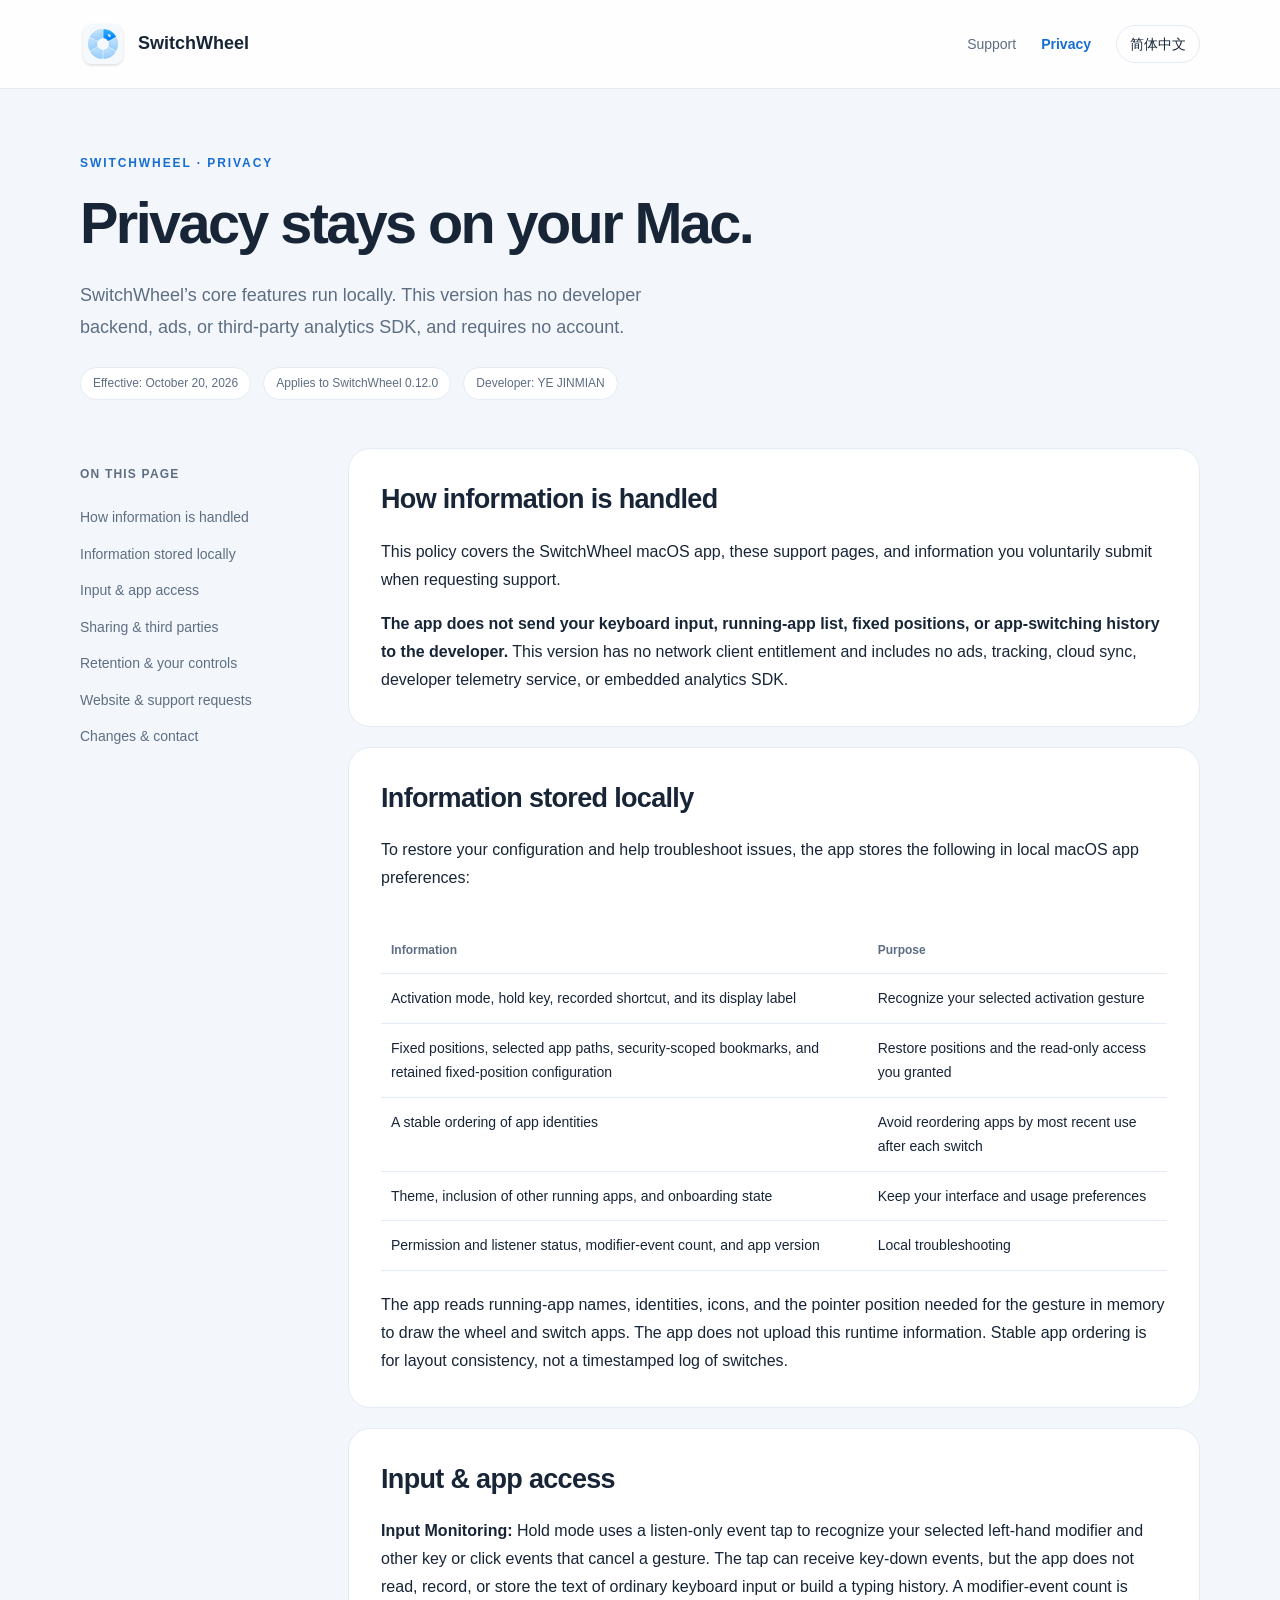
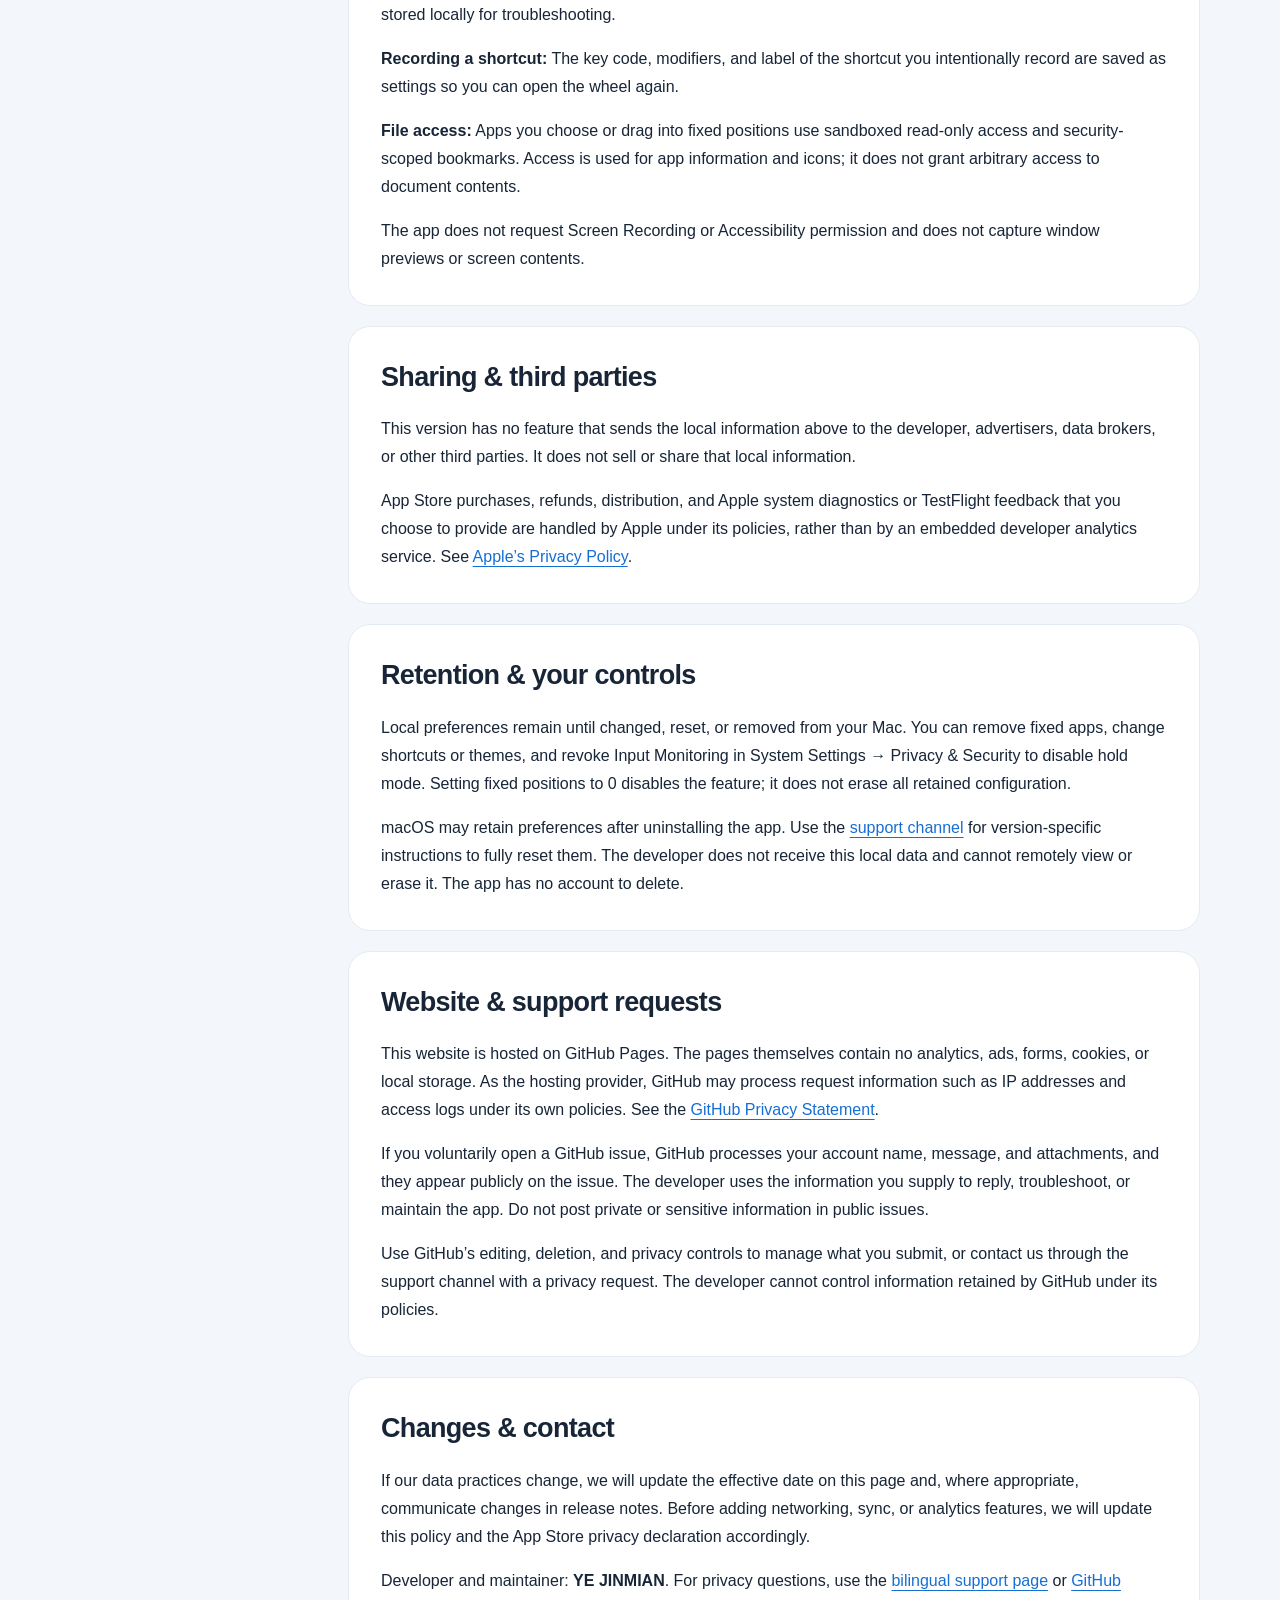
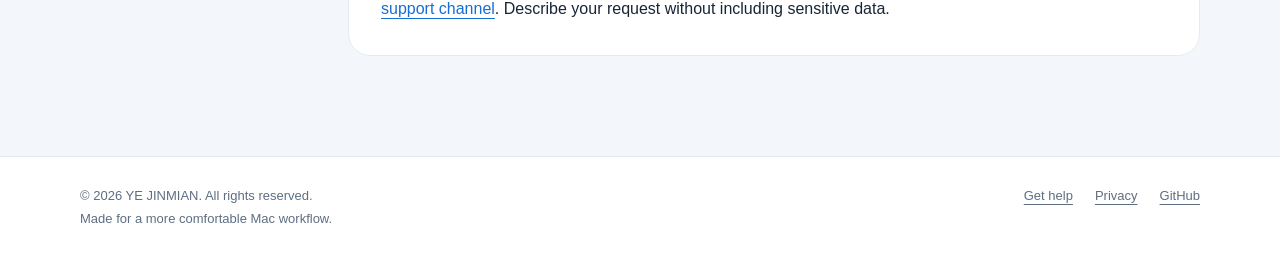
==== en/privacy.html @ c2adbd40 "Publish bilingual SwitchWheel support and privacy website" ====
<!doctype html>
<html lang="en"><head><meta charset="utf-8"><meta name="viewport" content="width=device-width, initial-scale=1"><meta name="description" content="Privacy"><meta name="theme-color" content="#f3f7fc"><title>Privacy · SwitchWheel</title><link rel="icon" href="../assets/icon.png"><link rel="stylesheet" href="../assets/style.css"><link rel="alternate" hreflang="zh-Hans" href="../zh-Hans/privacy.html"><link rel="alternate" hreflang="en" href="../en/privacy.html"></head>
<body><header><nav class="wrap" aria-label="Main navigation"><a class="brand" href="support.html"><img src="../assets/icon.png" width="46" height="46" alt=""><span>SwitchWheel</span></a><div class="links"><a href="support.html" >Support</a><a href="privacy.html" aria-current="page">Privacy</a><a class="language" href="../zh-Hans/privacy.html" lang="zh-Hans" hreflang="zh-Hans">简体中文</a></div></nav></header><main class="wrap" id="main"><div class="privacy-hero"><p class="eyebrow">SWITCHWHEEL · PRIVACY</p><h1>Privacy stays on your Mac.</h1><p class="lede">SwitchWheel’s core features run locally. This version has no developer backend, ads, or third-party analytics SDK, and requires no account.</p><div class="meta"><span class="tag">Effective: October 20, 2026</span><span class="tag">Applies to SwitchWheel 0.12.0</span><span class="tag">Developer: YE JINMIAN</span></div></div><div class="content-grid"><aside class="toc" aria-label="On this page"><strong>On this page</strong><a href="#overview">How information is handled</a><a href="#local">Information stored locally</a><a href="#input">Input & app access</a><a href="#sharing">Sharing & third parties</a><a href="#retention">Retention & your controls</a><a href="#website">Website & support requests</a><a href="#changes">Changes & contact</a></aside><article class="article"><section id="overview"><h2>How information is handled</h2><p>This policy covers the SwitchWheel macOS app, these support pages, and information you voluntarily submit when requesting support.</p><p><strong>The app does not send your keyboard input, running-app list, fixed positions, or app-switching history to the developer.</strong> This version has no network client entitlement and includes no ads, tracking, cloud sync, developer telemetry service, or embedded analytics SDK.</p></section><section id="local"><h2>Information stored locally</h2><p>To restore your configuration and help troubleshoot issues, the app stores the following in local macOS app preferences:</p><div class="table-wrap"><table><thead><tr><th>Information</th><th>Purpose</th></tr></thead><tbody><tr><td>Activation mode, hold key, recorded shortcut, and its display label</td><td>Recognize your selected activation gesture</td></tr><tr><td>Fixed positions, selected app paths, security-scoped bookmarks, and retained fixed-position configuration</td><td>Restore positions and the read-only access you granted</td></tr><tr><td>A stable ordering of app identities</td><td>Avoid reordering apps by most recent use after each switch</td></tr><tr><td>Theme, inclusion of other running apps, and onboarding state</td><td>Keep your interface and usage preferences</td></tr><tr><td>Permission and listener status, modifier-event count, and app version</td><td>Local troubleshooting</td></tr></tbody></table></div><p>The app reads running-app names, identities, icons, and the pointer position needed for the gesture in memory to draw the wheel and switch apps. The app does not upload this runtime information. Stable app ordering is for layout consistency, not a timestamped log of switches.</p></section><section id="input"><h2>Input & app access</h2><p><strong>Input Monitoring:</strong> Hold mode uses a listen-only event tap to recognize your selected left-hand modifier and other key or click events that cancel a gesture. The tap can receive key-down events, but the app does not read, record, or store the text of ordinary keyboard input or build a typing history. A modifier-event count is stored locally for troubleshooting.</p><p><strong>Recording a shortcut:</strong> The key code, modifiers, and label of the shortcut you intentionally record are saved as settings so you can open the wheel again.</p><p><strong>File access:</strong> Apps you choose or drag into fixed positions use sandboxed read-only access and security-scoped bookmarks. Access is used for app information and icons; it does not grant arbitrary access to document contents.</p><p>The app does not request Screen Recording or Accessibility permission and does not capture window previews or screen contents.</p></section><section id="sharing"><h2>Sharing & third parties</h2><p>This version has no feature that sends the local information above to the developer, advertisers, data brokers, or other third parties. It does not sell or share that local information.</p><p>App Store purchases, refunds, distribution, and Apple system diagnostics or TestFlight feedback that you choose to provide are handled by Apple under its policies, rather than by an embedded developer analytics service. See <a href="https://www.apple.com/legal/privacy/">Apple’s Privacy Policy</a>.</p></section><section id="retention"><h2>Retention & your controls</h2><p>Local preferences remain until changed, reset, or removed from your Mac. You can remove fixed apps, change shortcuts or themes, and revoke Input Monitoring in System Settings → Privacy &amp; Security to disable hold mode. Setting fixed positions to 0 disables the feature; it does not erase all retained configuration.</p><p>macOS may retain preferences after uninstalling the app. Use the <a href="support.html#contact">support channel</a> for version-specific instructions to fully reset them. The developer does not receive this local data and cannot remotely view or erase it. The app has no account to delete.</p></section><section id="website"><h2>Website & support requests</h2><p>This website is hosted on GitHub Pages. The pages themselves contain no analytics, ads, forms, cookies, or local storage. As the hosting provider, GitHub may process request information such as IP addresses and access logs under its own policies. See the <a href="https://docs.github.com/en/site-policy/privacy-policies/github-privacy-statement">GitHub Privacy Statement</a>.</p><p>If you voluntarily open a GitHub issue, GitHub processes your account name, message, and attachments, and they appear publicly on the issue. The developer uses the information you supply to reply, troubleshoot, or maintain the app. Do not post private or sensitive information in public issues.</p><p>Use GitHub’s editing, deletion, and privacy controls to manage what you submit, or contact us through the support channel with a privacy request. The developer cannot control information retained by GitHub under its policies.</p></section><section id="changes"><h2>Changes & contact</h2><p>If our data practices change, we will update the effective date on this page and, where appropriate, communicate changes in release notes. Before adding networking, sync, or analytics features, we will update this policy and the App Store privacy declaration accordingly.</p><p>Developer and maintainer: <strong>YE JINMIAN</strong>. For privacy questions, use the <a href="support.html#contact">bilingual support page</a> or <a href="https://github.com/ay27/SwitchWheel-Support/issues/new">GitHub support channel</a>. Describe your request without including sensitive data.</p></section></article></div></main><footer><div class="wrap footer-row"><div><p>© 2026 YE JINMIAN. All rights reserved.</p><p>Made for a more comfortable Mac workflow.</p></div><div class="footer-links"><a href="support.html#contact">Get help</a><a href="privacy.html">Privacy</a><a href="https://github.com/ay27/SwitchWheel-Support">GitHub</a></div></div></footer></body></html>
---- assets/style.css ----
:root{color-scheme:light;--ink:#172537;--muted:#5e6e82;--blue:#2687f5;--line:#e5ebf3;--paper:#fff;--wash:#f3f7fc}*{box-sizing:border-box}html{scroll-behavior:smooth;scroll-padding-top:100px}body{margin:0;background:var(--wash);color:var(--ink);font:16px/1.75 -apple-system,BlinkMacSystemFont,"Segoe UI","PingFang SC",sans-serif;-webkit-font-smoothing:antialiased}a{color:#166ed3;text-decoration-thickness:1px;text-underline-offset:4px}a:hover{color:#074e9f}a:focus-visible,summary:focus-visible{outline:3px solid #2687f5;outline-offset:5px;border-radius:4px}.wrap{width:min(1120px,calc(100% - 64px));margin:auto}header{background:#ffffffed;border-bottom:1px solid var(--line)}nav{display:flex;align-items:center;justify-content:space-between;gap:24px;min-height:88px}.brand{display:flex;gap:12px;align-items:center;text-decoration:none;color:var(--ink);font-weight:680;font-size:18px}.brand img{width:46px;height:46px}.links{display:flex;gap:25px;align-items:center;font-size:14px}.links a{text-decoration:none;color:var(--muted)}.links a[aria-current=page]{color:#166ed3;font-weight:650}.links .language{padding:6px 13px;border:1px solid var(--line);border-radius:22px;color:var(--ink)}main{padding-bottom:80px}.hero{display:grid;grid-template-columns:1.2fr .8fr;gap:48px;align-items:center;padding:78px 0 66px}.eyebrow{font-size:12px;font-weight:700;letter-spacing:.16em;text-transform:uppercase;color:#166ed3;margin:0 0 16px}h1{font-size:clamp(36px,4.5vw,58px);line-height:1.15;letter-spacing:-.045em;margin:0 0 24px;font-weight:720}h2{font-size:27px;line-height:1.35;letter-spacing:-.025em;margin:0 0 20px}h3{font-size:18px;line-height:1.5;margin:0 0 10px}.lede{font-size:19px;color:var(--muted);max-width:630px;margin:0}.buttons{display:flex;gap:12px;flex-wrap:wrap;margin-top:30px}.button{display:inline-flex;align-items:center;justify-content:center;background:var(--blue);color:white;border:1px solid var(--blue);border-radius:12px;padding:11px 20px;text-decoration:none;font-weight:600;font-size:15px}.button:hover{background:#1476e4;color:white}.button.secondary{background:white;color:#166ed3;border-color:var(--line)}.hint{font-size:13px;color:var(--muted);margin:17px 0 0}.wheel-stage{position:relative;display:grid;place-items:center;min-height:330px;background:radial-gradient(ellipse,#dcecff 0%,transparent 68%)}.wheel{position:relative;width:288px;height:288px;border-radius:50%;background:conic-gradient(from 0deg,#dbeeff 0deg 60deg,#ffffffdc 60deg 360deg);box-shadow:0 22px 55px #366ba421,inset 0 0 0 1px #ffffff;border:9px solid #ffffff70}.hub{position:absolute;inset:94px;border-radius:50%;background:#fff;box-shadow:0 2px 12px #4377a60b;display:grid;place-items:center;color:var(--blue);font-size:29px}.node{position:absolute;width:46px;height:46px;left:calc(50% - 23px);top:calc(50% - 23px);border-radius:13px;display:grid;place-items:center;background:#edf5ff;color:#2579d6;font-size:23px;font-weight:500;box-shadow:0 5px 12px #224a7910;transform:rotate(var(--angle)) translateY(-104px) rotate(calc(-1 * var(--angle)))}.node.selected{background:#2687f5;color:white}.wheel-caption{position:absolute;bottom:0;font-size:12px;color:var(--muted)}.content-grid{display:grid;grid-template-columns:220px minmax(0,1fr);gap:48px;align-items:start}.toc{position:sticky;top:28px;font-size:14px;padding:16px 0}.toc strong{display:block;font-size:12px;letter-spacing:.1em;text-transform:uppercase;color:var(--muted);margin-bottom:14px}.toc a{display:block;color:var(--muted);text-decoration:none;padding:6px 0}.toc a:hover{color:#166ed3}.article section{padding:32px;background:white;border:1px solid var(--line);border-radius:22px;margin-bottom:20px}.article p{margin:0 0 16px}.article p:last-child{margin-bottom:0}.article ul,.article ol{padding-left:24px;margin:12px 0}.article li{margin:10px 0}.step-list{list-style:none;padding:0!important;counter-reset:step}.step-list li{counter-increment:step;display:grid;grid-template-columns:34px 1fr;gap:14px;margin:22px 0}.step-list li:before{content:counter(step);width:32px;height:32px;display:grid;place-items:center;border-radius:50%;background:#eaf4ff;color:#166ed3;font-weight:650;font-size:14px}.step-list strong{display:block;margin-bottom:3px}.note{border-left:3px solid var(--blue);padding:14px 18px;background:#f2f8ff;color:#395470;font-size:14px;border-radius:0 9px 9px 0;margin:20px 0}.screenshot{width:100%;display:block;border-radius:12px;margin:24px 0 12px;border:1px solid #e7eef7}.caption{font-size:12px;color:var(--muted)}kbd{font:inherit;font-size:.9em;background:#f1f5fa;padding:2px 7px;border:1px solid #dfe7f0;border-radius:6px;white-space:nowrap}details{border-bottom:1px solid var(--line);padding:16px 0}details:last-child{border-bottom:0;padding-bottom:0}summary{cursor:pointer;font-weight:600;padding-right:10px}details p{margin-top:12px!important;color:var(--muted)}.meta{display:flex;gap:12px;flex-wrap:wrap;margin-top:24px;font-size:12px;color:var(--muted)}.tag{background:#fff;border:1px solid var(--line);border-radius:30px;padding:5px 12px}.privacy-hero{padding:64px 0 48px;max-width:820px}.privacy-hero .lede{font-size:18px}.table-wrap{overflow:auto}table{border-collapse:collapse;font-size:14px;width:100%;margin:20px 0}th,td{text-align:left;vertical-align:top;border-bottom:1px solid var(--line);padding:12px 10px}th{color:var(--muted);font-size:12px}footer{border-top:1px solid var(--line);padding:28px 0 36px;font-size:13px;color:var(--muted);background:#fff}.footer-row{display:flex;justify-content:space-between;gap:24px;flex-wrap:wrap}.footer-row p{margin:0}.footer-links{display:flex;gap:22px;flex-wrap:wrap}.footer-links a{color:var(--muted)}@media(max-width:800px){.wrap{width:calc(100% - 36px)}nav{min-height:78px;gap:12px}.links{gap:13px;font-size:13px}.brand{font-size:16px;gap:8px}.brand img{width:38px;height:38px}.hero{grid-template-columns:1fr;gap:28px;padding:48px 0}.wheel-stage{min-height:310px}.content-grid{grid-template-columns:1fr;gap:18px}.toc{position:static;display:flex;flex-wrap:wrap;gap:4px 18px;padding:0 0 8px}.toc strong{width:100%;margin:0}.toc a{padding:3px 0}.article section{padding:24px;border-radius:18px}.privacy-hero{padding-top:42px}h2{font-size:24px}}@media(max-width:430px){.brand span{font-size:15px}.links{gap:10px}.links .language{padding:5px 9px}.hero h1{font-size:39px}.lede{font-size:17px}.article section{padding:22px}.brand img{width:34px;height:34px}header .wrap{width:calc(100% - 28px)}}@media(prefers-reduced-motion:reduce){html{scroll-behavior:auto}}
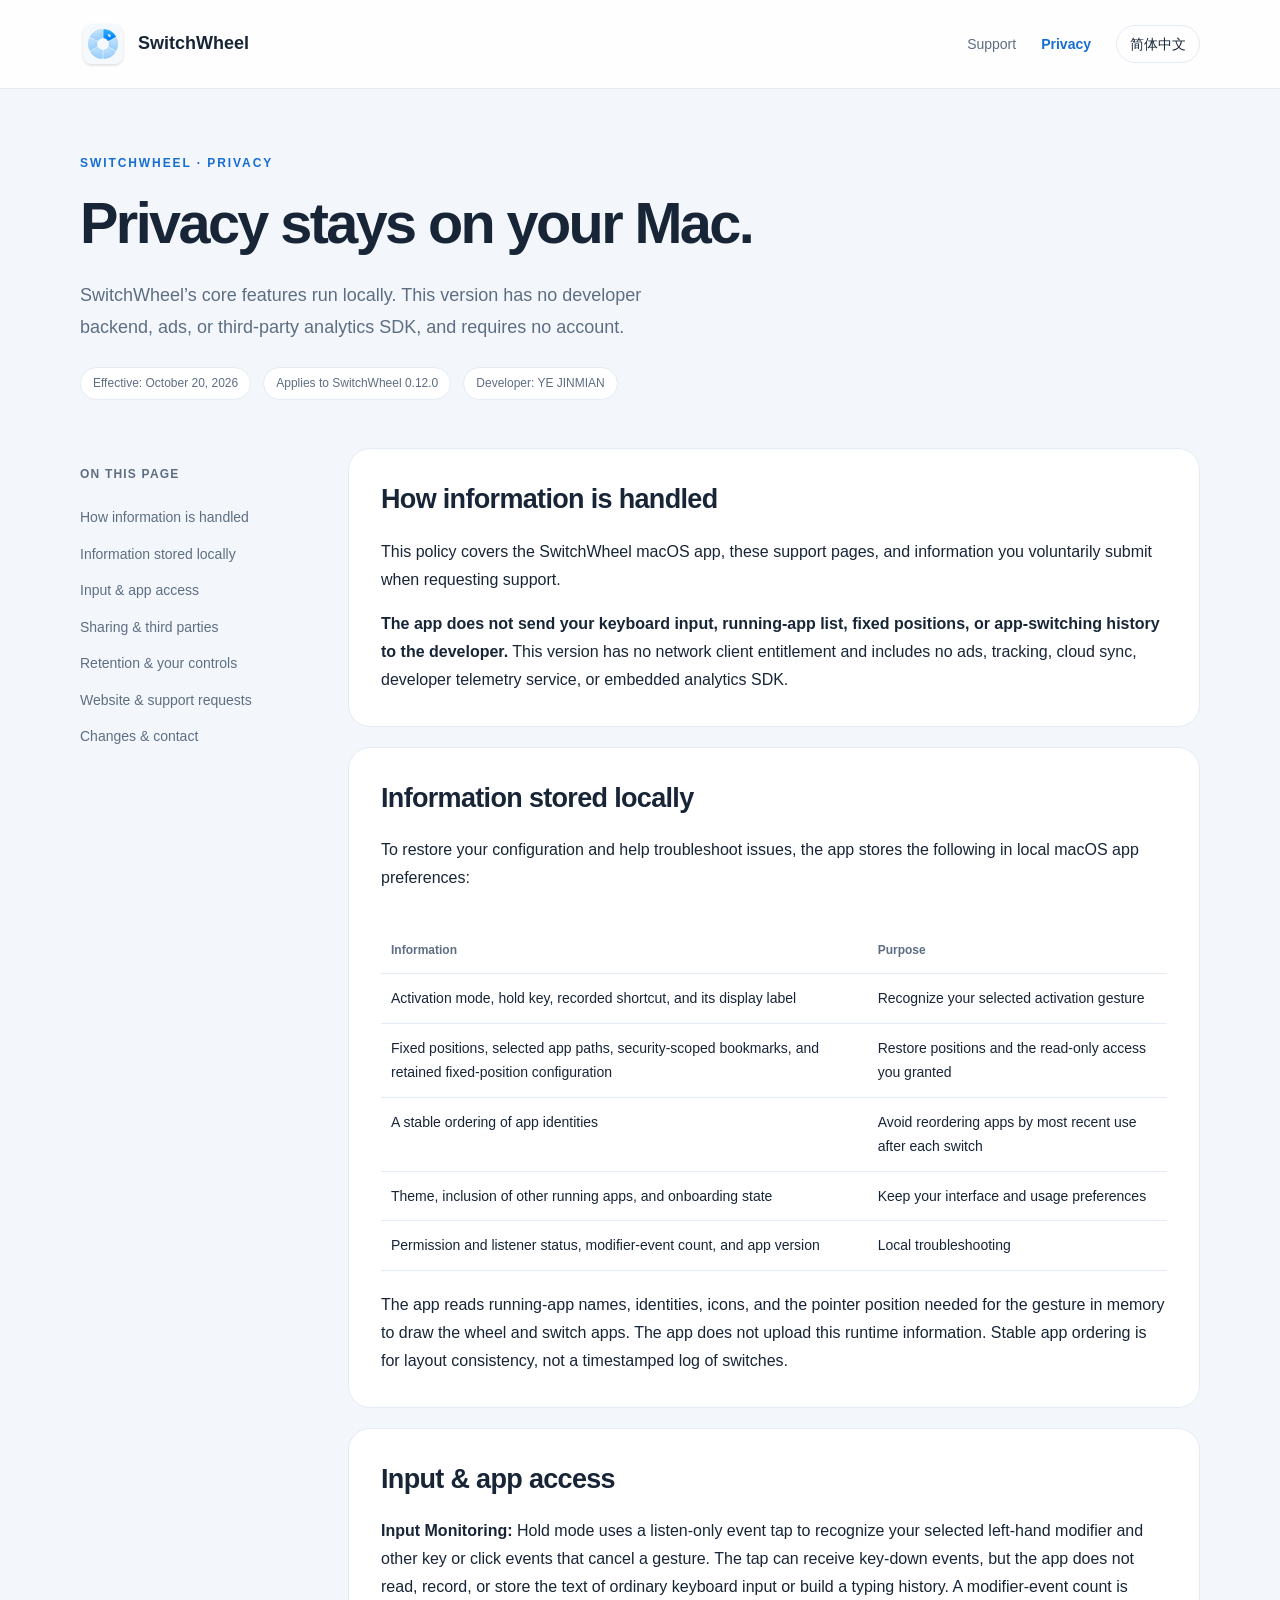
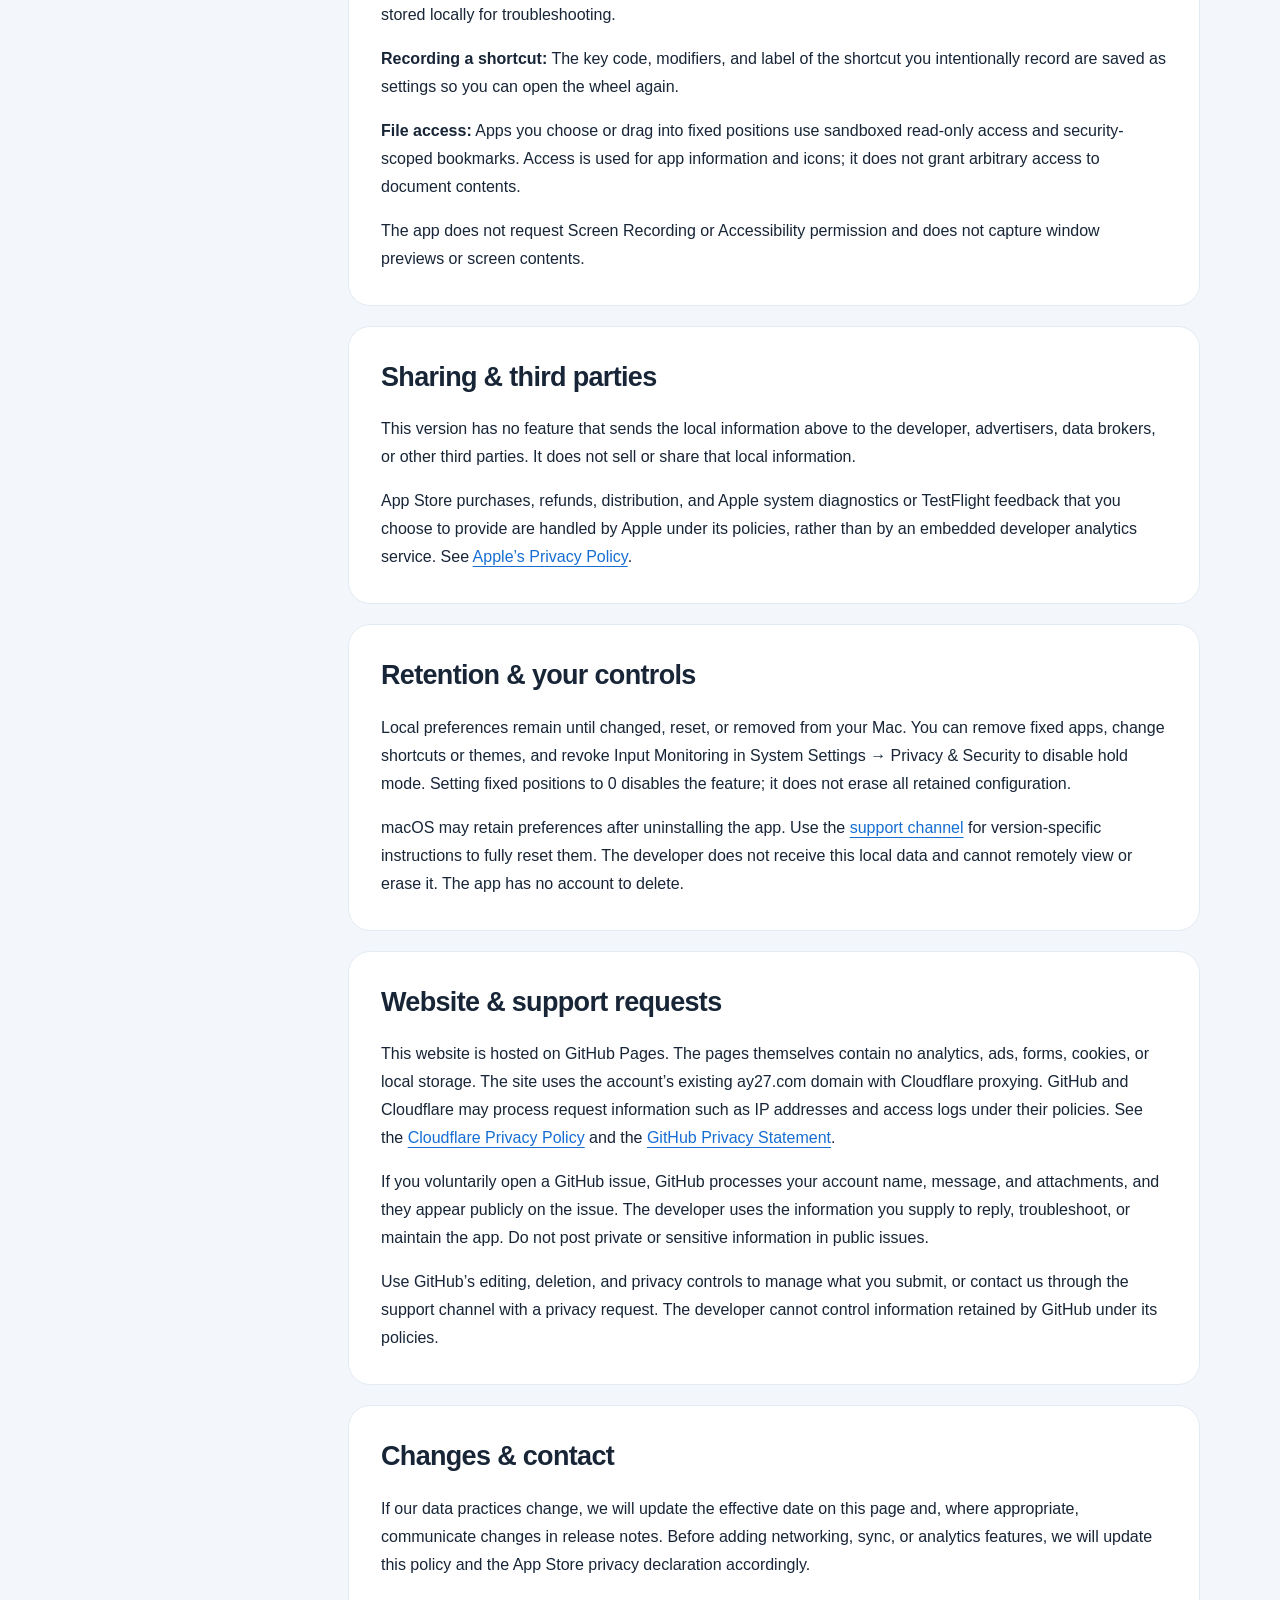
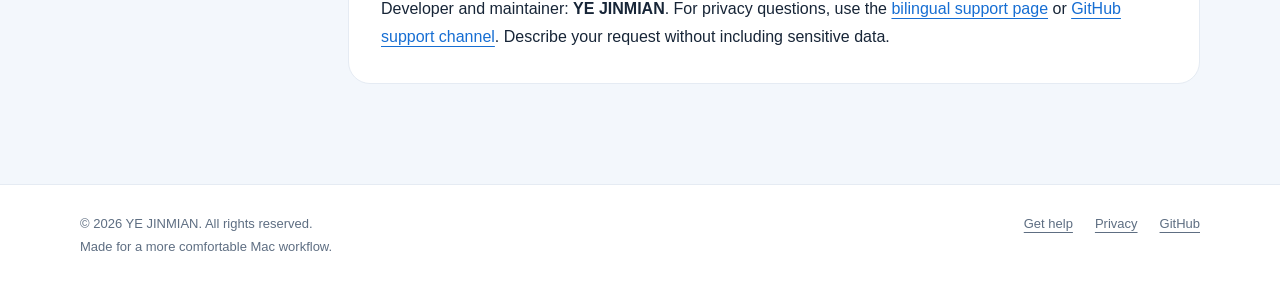
==== commit ec0f6281: "Document existing custom domain and website delivery providers" ====
--- a/en/privacy.html
+++ b/en/privacy.html
@@ -1,3 +1,3 @@
 <!doctype html>
 <html lang="en"><head><meta charset="utf-8"><meta name="viewport" content="width=device-width, initial-scale=1"><meta name="description" content="Privacy"><meta name="theme-color" content="#f3f7fc"><title>Privacy · SwitchWheel</title><link rel="icon" href="../assets/icon.png"><link rel="stylesheet" href="../assets/style.css"><link rel="alternate" hreflang="zh-Hans" href="../zh-Hans/privacy.html"><link rel="alternate" hreflang="en" href="../en/privacy.html"></head>
-<body><header><nav class="wrap" aria-label="Main navigation"><a class="brand" href="support.html"><img src="../assets/icon.png" width="46" height="46" alt=""><span>SwitchWheel</span></a><div class="links"><a href="support.html" >Support</a><a href="privacy.html" aria-current="page">Privacy</a><a class="language" href="../zh-Hans/privacy.html" lang="zh-Hans" hreflang="zh-Hans">简体中文</a></div></nav></header><main class="wrap" id="main"><div class="privacy-hero"><p class="eyebrow">SWITCHWHEEL · PRIVACY</p><h1>Privacy stays on your Mac.</h1><p class="lede">SwitchWheel’s core features run locally. This version has no developer backend, ads, or third-party analytics SDK, and requires no account.</p><div class="meta"><span class="tag">Effective: October 20, 2026</span><span class="tag">Applies to SwitchWheel 0.12.0</span><span class="tag">Developer: YE JINMIAN</span></div></div><div class="content-grid"><aside class="toc" aria-label="On this page"><strong>On this page</strong><a href="#overview">How information is handled</a><a href="#local">Information stored locally</a><a href="#input">Input & app access</a><a href="#sharing">Sharing & third parties</a><a href="#retention">Retention & your controls</a><a href="#website">Website & support requests</a><a href="#changes">Changes & contact</a></aside><article class="article"><section id="overview"><h2>How information is handled</h2><p>This policy covers the SwitchWheel macOS app, these support pages, and information you voluntarily submit when requesting support.</p><p><strong>The app does not send your keyboard input, running-app list, fixed positions, or app-switching history to the developer.</strong> This version has no network client entitlement and includes no ads, tracking, cloud sync, developer telemetry service, or embedded analytics SDK.</p></section><section id="local"><h2>Information stored locally</h2><p>To restore your configuration and help troubleshoot issues, the app stores the following in local macOS app preferences:</p><div class="table-wrap"><table><thead><tr><th>Information</th><th>Purpose</th></tr></thead><tbody><tr><td>Activation mode, hold key, recorded shortcut, and its display label</td><td>Recognize your selected activation gesture</td></tr><tr><td>Fixed positions, selected app paths, security-scoped bookmarks, and retained fixed-position configuration</td><td>Restore positions and the read-only access you granted</td></tr><tr><td>A stable ordering of app identities</td><td>Avoid reordering apps by most recent use after each switch</td></tr><tr><td>Theme, inclusion of other running apps, and onboarding state</td><td>Keep your interface and usage preferences</td></tr><tr><td>Permission and listener status, modifier-event count, and app version</td><td>Local troubleshooting</td></tr></tbody></table></div><p>The app reads running-app names, identities, icons, and the pointer position needed for the gesture in memory to draw the wheel and switch apps. The app does not upload this runtime information. Stable app ordering is for layout consistency, not a timestamped log of switches.</p></section><section id="input"><h2>Input & app access</h2><p><strong>Input Monitoring:</strong> Hold mode uses a listen-only event tap to recognize your selected left-hand modifier and other key or click events that cancel a gesture. The tap can receive key-down events, but the app does not read, record, or store the text of ordinary keyboard input or build a typing history. A modifier-event count is stored locally for troubleshooting.</p><p><strong>Recording a shortcut:</strong> The key code, modifiers, and label of the shortcut you intentionally record are saved as settings so you can open the wheel again.</p><p><strong>File access:</strong> Apps you choose or drag into fixed positions use sandboxed read-only access and security-scoped bookmarks. Access is used for app information and icons; it does not grant arbitrary access to document contents.</p><p>The app does not request Screen Recording or Accessibility permission and does not capture window previews or screen contents.</p></section><section id="sharing"><h2>Sharing & third parties</h2><p>This version has no feature that sends the local information above to the developer, advertisers, data brokers, or other third parties. It does not sell or share that local information.</p><p>App Store purchases, refunds, distribution, and Apple system diagnostics or TestFlight feedback that you choose to provide are handled by Apple under its policies, rather than by an embedded developer analytics service. See <a href="https://www.apple.com/legal/privacy/">Apple’s Privacy Policy</a>.</p></section><section id="retention"><h2>Retention & your controls</h2><p>Local preferences remain until changed, reset, or removed from your Mac. You can remove fixed apps, change shortcuts or themes, and revoke Input Monitoring in System Settings → Privacy &amp; Security to disable hold mode. Setting fixed positions to 0 disables the feature; it does not erase all retained configuration.</p><p>macOS may retain preferences after uninstalling the app. Use the <a href="support.html#contact">support channel</a> for version-specific instructions to fully reset them. The developer does not receive this local data and cannot remotely view or erase it. The app has no account to delete.</p></section><section id="website"><h2>Website & support requests</h2><p>This website is hosted on GitHub Pages. The pages themselves contain no analytics, ads, forms, cookies, or local storage. As the hosting provider, GitHub may process request information such as IP addresses and access logs under its own policies. See the <a href="https://docs.github.com/en/site-policy/privacy-policies/github-privacy-statement">GitHub Privacy Statement</a>.</p><p>If you voluntarily open a GitHub issue, GitHub processes your account name, message, and attachments, and they appear publicly on the issue. The developer uses the information you supply to reply, troubleshoot, or maintain the app. Do not post private or sensitive information in public issues.</p><p>Use GitHub’s editing, deletion, and privacy controls to manage what you submit, or contact us through the support channel with a privacy request. The developer cannot control information retained by GitHub under its policies.</p></section><section id="changes"><h2>Changes & contact</h2><p>If our data practices change, we will update the effective date on this page and, where appropriate, communicate changes in release notes. Before adding networking, sync, or analytics features, we will update this policy and the App Store privacy declaration accordingly.</p><p>Developer and maintainer: <strong>YE JINMIAN</strong>. For privacy questions, use the <a href="support.html#contact">bilingual support page</a> or <a href="https://github.com/ay27/SwitchWheel-Support/issues/new">GitHub support channel</a>. Describe your request without including sensitive data.</p></section></article></div></main><footer><div class="wrap footer-row"><div><p>© 2026 YE JINMIAN. All rights reserved.</p><p>Made for a more comfortable Mac workflow.</p></div><div class="footer-links"><a href="support.html#contact">Get help</a><a href="privacy.html">Privacy</a><a href="https://github.com/ay27/SwitchWheel-Support">GitHub</a></div></div></footer></body></html>+<body><header><nav class="wrap" aria-label="Main navigation"><a class="brand" href="support.html"><img src="../assets/icon.png" width="46" height="46" alt=""><span>SwitchWheel</span></a><div class="links"><a href="support.html" >Support</a><a href="privacy.html" aria-current="page">Privacy</a><a class="language" href="../zh-Hans/privacy.html" lang="zh-Hans" hreflang="zh-Hans">简体中文</a></div></nav></header><main class="wrap" id="main"><div class="privacy-hero"><p class="eyebrow">SWITCHWHEEL · PRIVACY</p><h1>Privacy stays on your Mac.</h1><p class="lede">SwitchWheel’s core features run locally. This version has no developer backend, ads, or third-party analytics SDK, and requires no account.</p><div class="meta"><span class="tag">Effective: October 20, 2026</span><span class="tag">Applies to SwitchWheel 0.12.0</span><span class="tag">Developer: YE JINMIAN</span></div></div><div class="content-grid"><aside class="toc" aria-label="On this page"><strong>On this page</strong><a href="#overview">How information is handled</a><a href="#local">Information stored locally</a><a href="#input">Input & app access</a><a href="#sharing">Sharing & third parties</a><a href="#retention">Retention & your controls</a><a href="#website">Website & support requests</a><a href="#changes">Changes & contact</a></aside><article class="article"><section id="overview"><h2>How information is handled</h2><p>This policy covers the SwitchWheel macOS app, these support pages, and information you voluntarily submit when requesting support.</p><p><strong>The app does not send your keyboard input, running-app list, fixed positions, or app-switching history to the developer.</strong> This version has no network client entitlement and includes no ads, tracking, cloud sync, developer telemetry service, or embedded analytics SDK.</p></section><section id="local"><h2>Information stored locally</h2><p>To restore your configuration and help troubleshoot issues, the app stores the following in local macOS app preferences:</p><div class="table-wrap"><table><thead><tr><th>Information</th><th>Purpose</th></tr></thead><tbody><tr><td>Activation mode, hold key, recorded shortcut, and its display label</td><td>Recognize your selected activation gesture</td></tr><tr><td>Fixed positions, selected app paths, security-scoped bookmarks, and retained fixed-position configuration</td><td>Restore positions and the read-only access you granted</td></tr><tr><td>A stable ordering of app identities</td><td>Avoid reordering apps by most recent use after each switch</td></tr><tr><td>Theme, inclusion of other running apps, and onboarding state</td><td>Keep your interface and usage preferences</td></tr><tr><td>Permission and listener status, modifier-event count, and app version</td><td>Local troubleshooting</td></tr></tbody></table></div><p>The app reads running-app names, identities, icons, and the pointer position needed for the gesture in memory to draw the wheel and switch apps. The app does not upload this runtime information. Stable app ordering is for layout consistency, not a timestamped log of switches.</p></section><section id="input"><h2>Input & app access</h2><p><strong>Input Monitoring:</strong> Hold mode uses a listen-only event tap to recognize your selected left-hand modifier and other key or click events that cancel a gesture. The tap can receive key-down events, but the app does not read, record, or store the text of ordinary keyboard input or build a typing history. A modifier-event count is stored locally for troubleshooting.</p><p><strong>Recording a shortcut:</strong> The key code, modifiers, and label of the shortcut you intentionally record are saved as settings so you can open the wheel again.</p><p><strong>File access:</strong> Apps you choose or drag into fixed positions use sandboxed read-only access and security-scoped bookmarks. Access is used for app information and icons; it does not grant arbitrary access to document contents.</p><p>The app does not request Screen Recording or Accessibility permission and does not capture window previews or screen contents.</p></section><section id="sharing"><h2>Sharing & third parties</h2><p>This version has no feature that sends the local information above to the developer, advertisers, data brokers, or other third parties. It does not sell or share that local information.</p><p>App Store purchases, refunds, distribution, and Apple system diagnostics or TestFlight feedback that you choose to provide are handled by Apple under its policies, rather than by an embedded developer analytics service. See <a href="https://www.apple.com/legal/privacy/">Apple’s Privacy Policy</a>.</p></section><section id="retention"><h2>Retention & your controls</h2><p>Local preferences remain until changed, reset, or removed from your Mac. You can remove fixed apps, change shortcuts or themes, and revoke Input Monitoring in System Settings → Privacy &amp; Security to disable hold mode. Setting fixed positions to 0 disables the feature; it does not erase all retained configuration.</p><p>macOS may retain preferences after uninstalling the app. Use the <a href="support.html#contact">support channel</a> for version-specific instructions to fully reset them. The developer does not receive this local data and cannot remotely view or erase it. The app has no account to delete.</p></section><section id="website"><h2>Website & support requests</h2><p>This website is hosted on GitHub Pages. The pages themselves contain no analytics, ads, forms, cookies, or local storage. The site uses the account’s existing ay27.com domain with Cloudflare proxying. GitHub and Cloudflare may process request information such as IP addresses and access logs under their policies. See the <a href="https://www.cloudflare.com/privacypolicy/">Cloudflare Privacy Policy</a> and the <a href="https://docs.github.com/en/site-policy/privacy-policies/github-privacy-statement">GitHub Privacy Statement</a>.</p><p>If you voluntarily open a GitHub issue, GitHub processes your account name, message, and attachments, and they appear publicly on the issue. The developer uses the information you supply to reply, troubleshoot, or maintain the app. Do not post private or sensitive information in public issues.</p><p>Use GitHub’s editing, deletion, and privacy controls to manage what you submit, or contact us through the support channel with a privacy request. The developer cannot control information retained by GitHub under its policies.</p></section><section id="changes"><h2>Changes & contact</h2><p>If our data practices change, we will update the effective date on this page and, where appropriate, communicate changes in release notes. Before adding networking, sync, or analytics features, we will update this policy and the App Store privacy declaration accordingly.</p><p>Developer and maintainer: <strong>YE JINMIAN</strong>. For privacy questions, use the <a href="support.html#contact">bilingual support page</a> or <a href="https://github.com/ay27/SwitchWheel-Support/issues/new">GitHub support channel</a>. Describe your request without including sensitive data.</p></section></article></div></main><footer><div class="wrap footer-row"><div><p>© 2026 YE JINMIAN. All rights reserved.</p><p>Made for a more comfortable Mac workflow.</p></div><div class="footer-links"><a href="support.html#contact">Get help</a><a href="privacy.html">Privacy</a><a href="https://github.com/ay27/SwitchWheel-Support">GitHub</a></div></div></footer></body></html>
